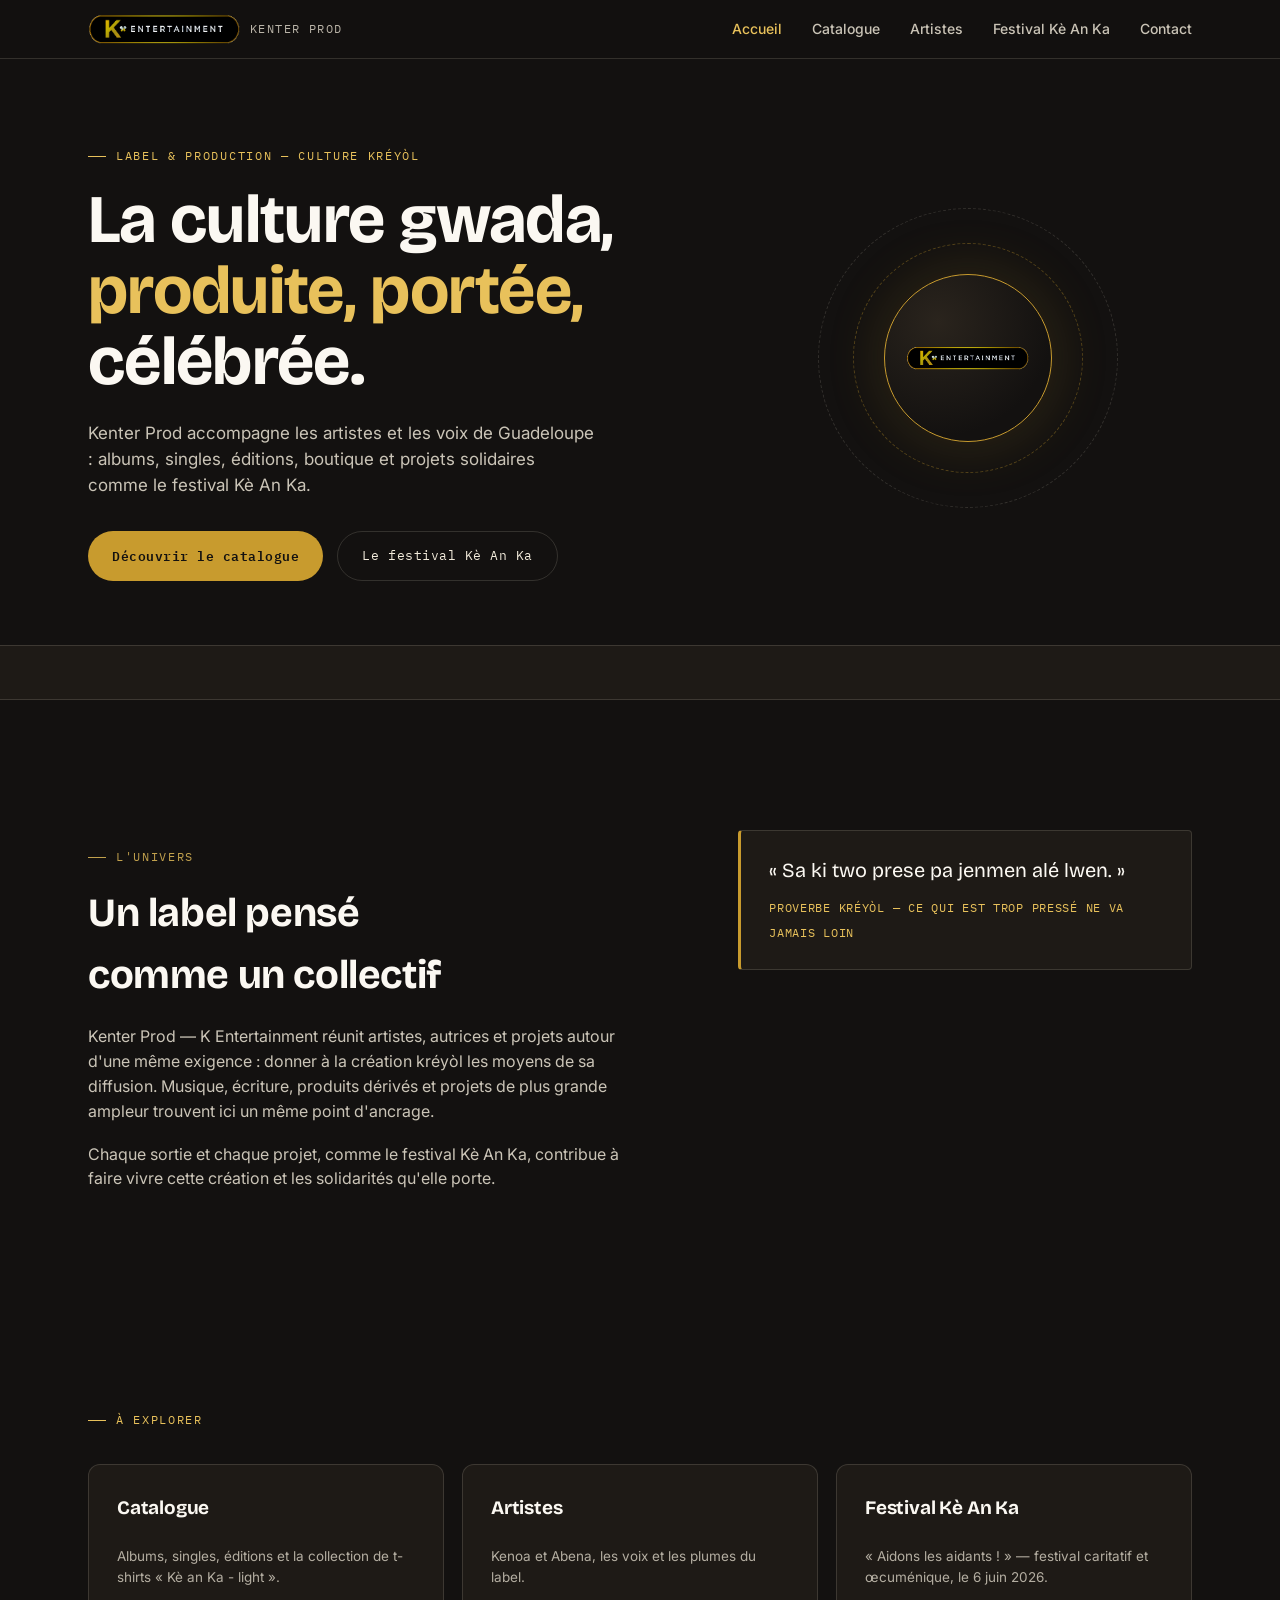
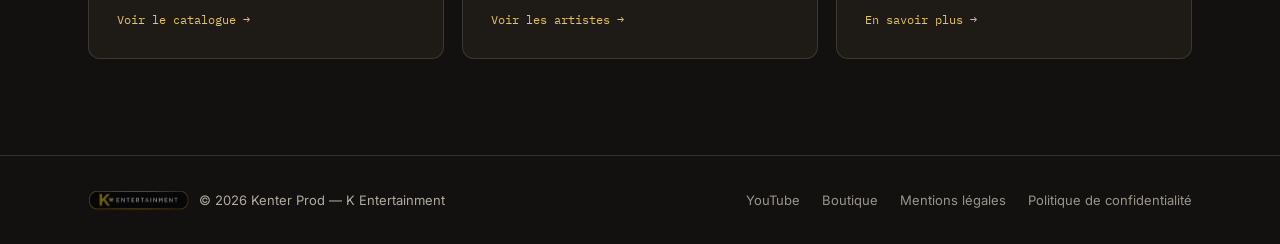
==== index.html @ e1d4bed1 "initial commit" ====
<!DOCTYPE html>
<html lang="fr">

<head>
  <meta charset="UTF-8">
  <meta name="viewport" content="width=device-width, initial-scale=1.0">
  <title>Kenter Prod · K Entertainment — Label &amp; production Kréyòl</title>
  <meta name="description"
    content="Kenter Prod / K Entertainment — label et production culturelle : albums, singles, éditions, boutique et festival Kè An Ka.">
  <link rel="icon" href="logo-isole.png">
  <link rel="preconnect" href="https://fonts.googleapis.com">
  <link rel="preconnect" href="https://fonts.gstatic.com" crossorigin>
  <link
    href="https://fonts.googleapis.com/css2?family=Bricolage+Grotesque:opsz,wght@12..96,400..800&family=Inter:wght@400;500;600&family=IBM+Plex+Mono:wght@400;500&display=swap"
    rel="stylesheet">
  <link rel="stylesheet" href="css/base.css">
  <link rel="stylesheet" href="css/home.css">
</head>

<body>

  <header>
    <nav class="wrap">
      <a class="brand" href="index.html">
        <img src="logo-isole.png" alt="K Entertainment">
        <span>KENTER PROD</span>
      </a>
      <div class="navlinks">
        <a href="index.html" class="active">Accueil</a>
        <a href="catalogue.html">Catalogue</a>
        <a href="artistes.html">Artistes</a>
        <a href="festival.html">Festival Kè An Ka</a>
        <a href="contact.html">Contact</a>
      </div>
      <button class="nav-toggle" aria-label="Menu">☰</button>
    </nav>
  </header>

  <main>

    <!-- HERO -->
    <section class="hero">
      <div class="wrap hero-grid">
        <div>
          <p class="eyebrow">Label &amp; production — culture kréyòl</p>
          <h1>La culture gwada,<br><em>produite, portée,</em><br>célébrée.</h1>
          <p class="lead">Kenter Prod accompagne les artistes et les voix de Guadeloupe : albums, singles, éditions,
            boutique et projets solidaires comme le festival Kè An Ka.</p>
          <div class="cta-row">
            <a class="btn btn-primary" href="catalogue.html">Découvrir le catalogue</a>
            <a class="btn btn-ghost" href="festival.html">Le festival Kè An Ka</a>
          </div>
        </div>
        <div class="badge-stage" aria-hidden="true">
          <div class="badge-ring"></div>
          <div class="badge-ring small"></div>
          <div class="badge-core"><img src="logo-isole.png" alt=""></div>
        </div>
      </div>
      <div class="marquee">
        <div class="marquee-track">
          ALBUM "ARMES HONNIES" — KENOA <span>·</span> SINGLE "DIFÉRANS" <span>·</span> PENSÉES INTIMES — ABENA
          <span>·</span> T-SHIRTS KÈ AN KA - LIGHT <span>·</span> FESTIVAL KÈ AN KA — 06 JUIN 2026 <span>·</span>
          ALBUM "ARMES HONNIES" — KENOA <span>·</span> SINGLE "DIFÉRANS" <span>·</span> PENSÉES INTIMES — ABENA
          <span>·</span> T-SHIRTS KÈ AN KA - LIGHT <span>·</span> FESTIVAL KÈ AN KA — 06 JUIN 2026 <span>·</span>
        </div>
      </div>
    </section>

    <!-- UNIVERS -->
    <section id="univers">
      <div class="wrap univers-grid">
        <div>
          <p class="eyebrow">L'univers</p>
          <h2 style="margin-top:16px;">Un label pensé comme un collectif</h2>
          <p>Kenter Prod — K Entertainment réunit artistes, autrices et projets autour d'une même exigence : donner à la
            création kréyòl les moyens de sa diffusion. Musique, écriture, produits dérivés et projets de plus grande
            ampleur trouvent ici un même point d'ancrage.</p>
          <p>Chaque sortie et chaque projet, comme le festival Kè An Ka, contribue à faire vivre cette création et les
            solidarités qu'elle porte.</p>
        </div>
        <div class="proverbe">
          <p>« Sa ki two prese pa jenmen alé lwen. »</p>
          <span>PROVERBE KRÉYÒL — CE QUI EST TROP PRESSÉ NE VA JAMAIS LOIN</span>
        </div>
      </div>
    </section>

    <!-- TEASERS -->
    <section>
      <div class="wrap">
        <p class="eyebrow">À explorer</p>
        <div class="teasers">
          <a class="teaser-card" href="catalogue.html">
            <h3>Catalogue</h3>
            <p>Albums, singles, éditions et la collection de t-shirts « Kè an Ka - light ».</p>
            <span class="go">Voir le catalogue →</span>
          </a>
          <a class="teaser-card" href="artistes.html">
            <h3>Artistes</h3>
            <p>Kenoa et Abena, les voix et les plumes du label.</p>
            <span class="go">Voir les artistes →</span>
          </a>
          <a class="teaser-card" href="festival.html">
            <h3>Festival Kè An Ka</h3>
            <p>« Aidons les aidants ! » — festival caritatif et œcuménique, le 6 juin 2026.</p>
            <span class="go">En savoir plus →</span>
          </a>
        </div>
      </div>
    </section>

  </main>

  <footer>
    <div class="wrap">
      <div class="fbrand">
        <img src="logo-isole.png" alt="" style="height:20px; opacity:0.8;">
        <span>© 2026 Kenter Prod — K Entertainment</span>
      </div>
      <div class="flinks">
        <a href="https://www.youtube.com/@k-entertainment7952" target="_blank" rel="noopener">YouTube</a>
        <a href="https://kenter.sumupstore.com/produits" target="_blank" rel="noopener">Boutique</a>
        <a href="mentions-legales.html">Mentions légales</a>
        <a href="confidentialite.html">Politique de confidentialité</a>
      </div>
    </div>
  </footer>

  <script src="js/main.js"></script>
</body>

</html>
---- css/base.css ----
/* =========================================================
   BASE.CSS — commun à toutes les pages du site Kenter Prod
   Variables, reset, typographie, header/nav, footer, boutons
   ========================================================= */

:root{
  --ink:#131110;
  --ink-2:#1e1a16;
  --ink-3:#2a241d;
  --gold:#c89b2e;
  --gold-2:#e8c15b;
  --teal:#12746a;
  --cream:#f3ecdc;
  --white:#fbf8f2;
  --line: rgba(243,236,220,0.14);
  --max: 1160px;
}
*{box-sizing:border-box;}
html{scroll-behavior:smooth;}
body{
  margin:0;
  background:var(--ink);
  color:var(--cream);
  font-family:'Inter',sans-serif;
  font-size:16px;
  line-height:1.55;
  -webkit-font-smoothing:antialiased;
}
h1,h2,h3{
  font-family:'Bricolage Grotesque',sans-serif;
  margin:0;
  color:var(--white);
  letter-spacing:-0.01em;
}
a{color:inherit;text-decoration:none;}
img{max-width:100%;}

.eyebrow{
  font-family:'IBM Plex Mono',monospace;
  font-size:12px;
  letter-spacing:0.14em;
  text-transform:uppercase;
  color:var(--gold-2);
  display:flex;
  align-items:center;
  gap:10px;
}
.eyebrow::before{
  content:"";
  width:18px;height:1px;background:var(--gold-2);display:inline-block;
}
.wrap{max-width:var(--max); margin:0 auto; padding:0 28px;}
section{padding:96px 0;}
@media (max-width:720px){ section{padding:64px 0;} }
@media (max-width:480px){
  .wrap{padding:0 18px;}
  section{padding:44px 0;}
}

/* ===== NAV ===== */
header{
  position:sticky; top:0; z-index:50;
  background:rgba(19,17,16,0.86);
  backdrop-filter:blur(10px);
  border-bottom:1px solid var(--line);
}
nav.wrap{
  display:flex; align-items:center; justify-content:space-between;
  padding-top:14px; padding-bottom:14px;
  position:relative;
}
.brand{display:flex; align-items:center; gap:10px;}
.brand img{height:30px; width:auto; display:block;}
.brand span{
  font-family:'IBM Plex Mono',monospace;
  font-size:12px; letter-spacing:0.12em; color:var(--cream); opacity:0.75;
}
.navlinks{display:flex; gap:30px; font-size:14px; font-weight:500;}
.navlinks a{opacity:0.82; transition:opacity .2s, color .2s;}
.navlinks a:hover, .navlinks a.active{opacity:1; color:var(--gold-2);}
.nav-cta{
  font-family:'IBM Plex Mono',monospace;
  font-size:12px; letter-spacing:0.06em;
  border:1px solid var(--gold); color:var(--gold-2);
  padding:9px 16px; border-radius:99px;
  transition:background .2s, color .2s;
}
.nav-cta:hover{background:var(--gold); color:var(--ink);}
.nav-toggle{display:none; background:none; border:none; color:var(--cream); font-size:22px; cursor:pointer; padding:4px 6px; line-height:1;}
@media (max-width:860px){
  .navlinks{
    display:none; position:absolute; top:100%; left:0; right:0;
    background:var(--ink-2); border-bottom:1px solid var(--line);
    flex-direction:column; gap:0; padding:8px 0;
    max-height:calc(100vh - 60px); overflow-y:auto;
  }
  .navlinks.open{display:flex;}
  .navlinks a{padding:14px 28px; border-top:1px solid var(--line);}
  .nav-toggle{display:block;}
}
@media (max-width:420px){
  .brand span{display:none;}
  nav.wrap{padding-top:12px; padding-bottom:12px;}
}

/* ===== BUTTONS / CTA ===== */
.cta-row{display:flex; gap:14px; margin-top:32px; flex-wrap:wrap;}
.btn{
  font-family:'IBM Plex Mono',monospace;
  font-size:13px; letter-spacing:0.04em;
  padding:14px 24px; border-radius:99px;
  display:inline-flex; align-items:center; gap:8px;
  transition:transform .18s ease, background .18s ease, color .18s ease;
}
.btn-primary{background:var(--gold); color:var(--ink); font-weight:600;}
.btn-primary:hover{background:var(--gold-2); transform:translateY(-2px);}
.btn-ghost{border:1px solid var(--line); color:var(--cream);}
.btn-ghost:hover{border-color:var(--gold-2); color:var(--gold-2); transform:translateY(-2px);}
@media (max-width:480px){
  .cta-row{flex-direction:column; align-items:stretch;}
  .btn{justify-content:center;}
}

/* ===== PAGE HEADER (bandeau de titre pour pages secondaires) ===== */
.page-head{padding:56px 0 40px; border-bottom:1px solid var(--line);}
.page-head h1{font-size:clamp(30px,4.4vw,52px); margin-top:14px;}
.page-head p{opacity:0.75; margin-top:14px; max-width:56ch; font-size:15.5px;}
@media (max-width:480px){ .page-head{padding:40px 0 28px;} }

/* ===== FOOTER ===== */
footer{border-top:1px solid var(--line); padding:34px 0; margin-top:0;}
footer .wrap{display:flex; justify-content:space-between; align-items:center; flex-wrap:wrap; gap:14px;}
footer .fbrand{display:flex; align-items:center; gap:10px; opacity:0.7; font-size:13px;}
footer .flinks{display:flex; gap:22px; font-size:13px; opacity:0.6; flex-wrap:wrap;}
footer .flinks a:hover{opacity:1; color:var(--gold-2);}
@media (max-width:600px){
  footer .wrap{flex-direction:column; text-align:center; justify-content:center;}
  footer .flinks{justify-content:center;}
}
---- css/home.css ----
/* =========================================================
   HOME.CSS — styles propres à la page d'accueil (index.html)
   ========================================================= */

.hero{padding-top:76px; padding-bottom:0; position:relative; overflow:hidden;}
.hero-grid{
  display:grid; grid-template-columns:1.15fr 0.85fr; gap:48px; align-items:center;
  padding-bottom:64px;
}
@media (max-width:900px){ .hero-grid{grid-template-columns:1fr; text-align:left; gap:12px; padding-bottom:40px;} }
.hero h1{
  font-size:clamp(32px, 5.6vw, 68px);
  line-height:1.05;
  margin:18px 0 22px;
  font-weight:700;
}
.hero h1 em{font-style:normal; color:var(--gold-2);}
.hero p.lead{max-width:46ch; font-size:17px; color:var(--cream); opacity:0.82;}
@media (max-width:480px){
  .hero{padding-top:56px;}
  .hero p.lead{font-size:15.5px;}
}

.badge-stage{
  position:relative; display:flex; align-items:center; justify-content:center;
  height:340px;
}
.badge-ring{
  position:absolute; width:300px; height:300px; border-radius:50%;
  border:1px dashed var(--line);
  animation:spin 40s linear infinite;
}
.badge-ring.small{width:230px; height:230px; border-color:rgba(200,155,46,0.35); animation-duration:26s; animation-direction:reverse;}
.badge-core{
  position:relative; width:168px; height:168px; border-radius:50%;
  background:radial-gradient(circle at 32% 28%, var(--ink-3), var(--ink) 70%);
  border:1px solid var(--gold);
  display:flex; align-items:center; justify-content:center;
  box-shadow:0 0 60px rgba(200,155,46,0.18);
  animation:spin 22s linear infinite;
}
.badge-core img{width:74%; height:auto;}
@keyframes spin{ from{transform:rotate(0deg);} to{transform:rotate(360deg);} }
@media (prefers-reduced-motion: reduce){ .badge-ring, .badge-core{animation:none;} }
@media (max-width:900px){ .badge-stage{height:200px;} .badge-ring{width:190px;height:190px;} .badge-ring.small{width:145px;height:145px;} .badge-core{width:110px;height:110px;} }
@media (max-width:480px){ .badge-stage{height:150px;} .badge-ring{width:140px;height:140px;} .badge-ring.small{width:104px;height:104px;} .badge-core{width:82px;height:82px;} }

/* ===== MARQUEE ===== */
.marquee{
  border-top:1px solid var(--line); border-bottom:1px solid var(--line);
  background:var(--ink-2);
  overflow:hidden; white-space:nowrap;
  padding:14px 0;
}
.marquee-track{
  display:inline-block; padding-left:100%;
  animation:scroll 32s linear infinite;
  font-family:'IBM Plex Mono',monospace; font-size:13px; letter-spacing:0.08em;
  color:var(--gold-2); text-transform:uppercase;
}
.marquee-track span{margin:0 26px; color:var(--cream); opacity:0.5;}
@keyframes scroll{ from{transform:translateX(0);} to{transform:translateX(-100%);} }
@media (prefers-reduced-motion: reduce){ .marquee-track{animation:none; padding-left:0;} }
@media (max-width:480px){ .marquee-track{font-size:11px;} .marquee{padding:11px 0;} }

/* ===== UNIVERS ===== */
.univers-grid{
  display:grid; grid-template-columns:1.3fr 1fr; gap:60px; margin-top:34px; align-items:start;
}
@media (max-width:860px){ .univers-grid{grid-template-columns:1fr; gap:28px;} }
.univers-grid h2{font-size:clamp(26px,3.4vw,40px); max-width:14ch;}
.univers-grid p{opacity:0.82; margin-top:18px; max-width:56ch;}
.proverbe{
  border:1px solid var(--line); border-left:3px solid var(--gold);
  padding:26px 28px; border-radius:4px; background:var(--ink-2);
}
.proverbe p{
  font-family:'Bricolage Grotesque',sans-serif; font-size:20px; color:var(--white);
  font-style:normal; margin:0 0 10px; opacity:1; line-height:1.35;
}
.proverbe span{font-family:'IBM Plex Mono',monospace; font-size:12px; color:var(--gold-2); letter-spacing:0.06em;}
@media (max-width:480px){ .proverbe{padding:20px 20px;} .proverbe p{font-size:18px;} }

/* ===== TEASERS ===== */
.teasers{display:grid; grid-template-columns:repeat(3,1fr); gap:18px; margin-top:34px;}
@media (max-width:860px){ .teasers{grid-template-columns:1fr;} }
.teaser-card{
  border:1px solid var(--line); border-radius:12px; padding:28px;
  background:var(--ink-2); transition:border-color .2s ease, transform .2s ease;
  display:flex; flex-direction:column; gap:10px;
}
.teaser-card:hover{border-color:var(--gold); transform:translateY(-3px);}
.teaser-card h3{font-size:19px;}
.teaser-card p{font-size:13.5px; opacity:0.7; flex-grow:1;}
.teaser-card .go{
  font-family:'IBM Plex Mono',monospace; font-size:12px; color:var(--gold-2);
}
@media (max-width:480px){ .teaser-card{padding:22px;} }
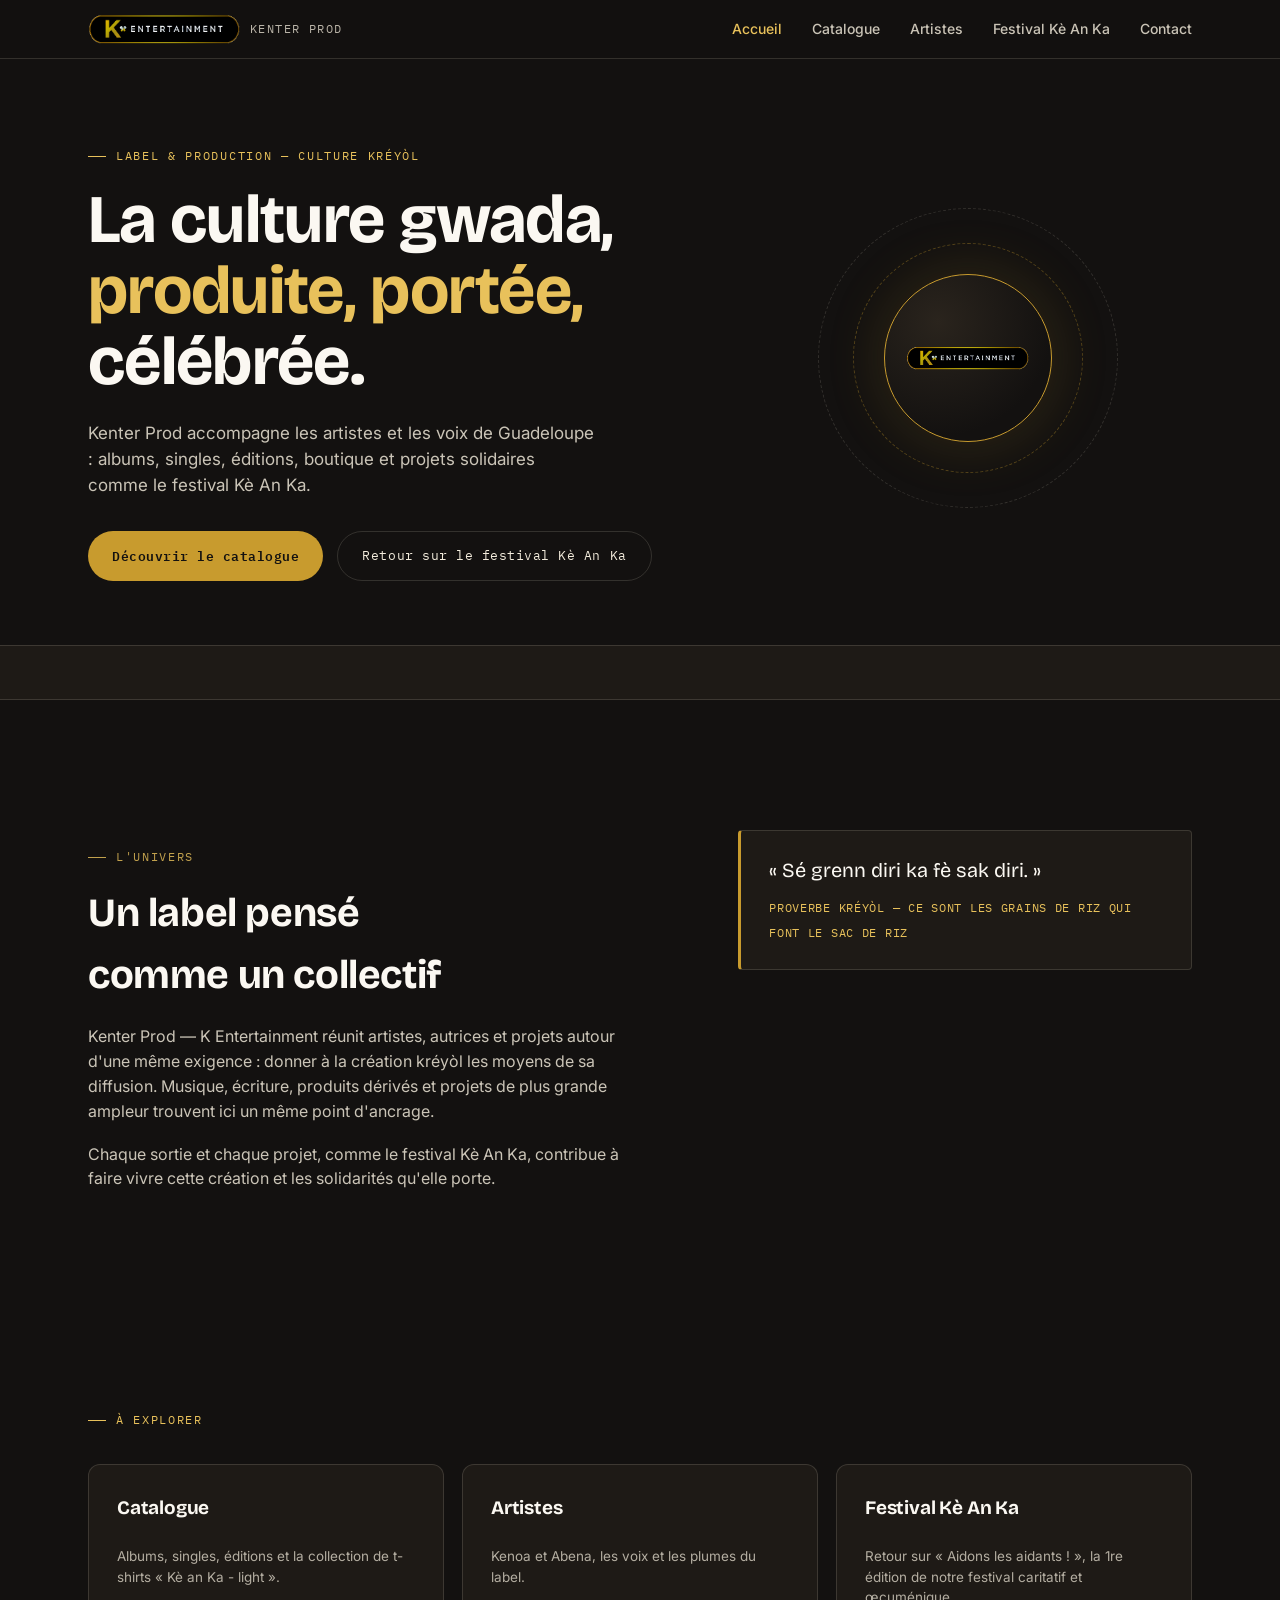
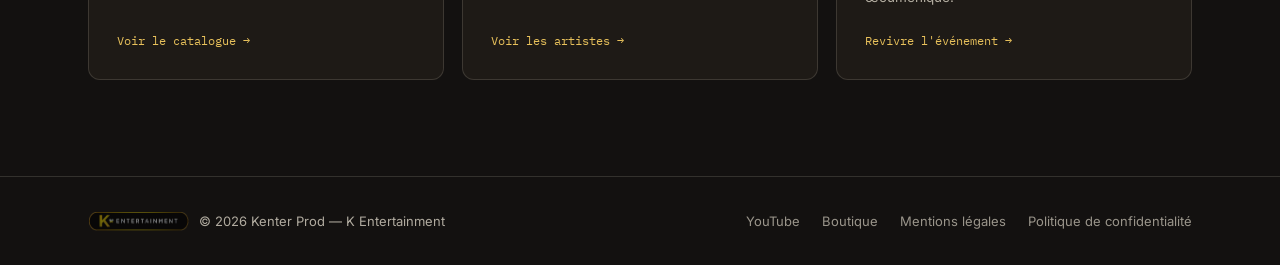
==== commit 861b3057: "MàJ du catalogue et ajustement des pages" ====
--- a/index.html
+++ b/index.html
@@ -27,10 +27,10 @@
       </a>
       <div class="navlinks">
         <a href="index.html" class="active">Accueil</a>
-        <a href="catalogue.html">Catalogue</a>
-        <a href="artistes.html">Artistes</a>
-        <a href="festival.html">Festival Kè An Ka</a>
-        <a href="contact.html">Contact</a>
+        <a href="pages/catalogue.html">Catalogue</a>
+        <a href="pages/artistes.html">Artistes</a>
+        <a href="pages/festival.html">Festival Kè An Ka</a>
+        <a href="pages/contact.html">Contact</a>
       </div>
       <button class="nav-toggle" aria-label="Menu">☰</button>
     </nav>
@@ -47,8 +47,8 @@
           <p class="lead">Kenter Prod accompagne les artistes et les voix de Guadeloupe : albums, singles, éditions,
             boutique et projets solidaires comme le festival Kè An Ka.</p>
           <div class="cta-row">
-            <a class="btn btn-primary" href="catalogue.html">Découvrir le catalogue</a>
-            <a class="btn btn-ghost" href="festival.html">Le festival Kè An Ka</a>
+            <a class="btn btn-primary" href="pages/catalogue.html">Découvrir le catalogue</a>
+            <a class="btn btn-ghost" href="pages/festival.html">Retour sur le festival Kè An Ka</a>
           </div>
         </div>
         <div class="badge-stage" aria-hidden="true">
@@ -60,9 +60,9 @@
       <div class="marquee">
         <div class="marquee-track">
           ALBUM "ARMES HONNIES" — KENOA <span>·</span> SINGLE "DIFÉRANS" <span>·</span> PENSÉES INTIMES — ABENA
-          <span>·</span> T-SHIRTS KÈ AN KA - LIGHT <span>·</span> FESTIVAL KÈ AN KA — 06 JUIN 2026 <span>·</span>
+          <span>·</span> T-SHIRTS KÈ AN KA - LIGHT <span>·</span> RETOUR SUR LE FESTIVAL KÈ AN KA <span>·</span>
           ALBUM "ARMES HONNIES" — KENOA <span>·</span> SINGLE "DIFÉRANS" <span>·</span> PENSÉES INTIMES — ABENA
-          <span>·</span> T-SHIRTS KÈ AN KA - LIGHT <span>·</span> FESTIVAL KÈ AN KA — 06 JUIN 2026 <span>·</span>
+          <span>·</span> T-SHIRTS KÈ AN KA - LIGHT <span>·</span> RETOUR SUR LE FESTIVAL KÈ AN KA <span>·</span>
         </div>
       </div>
     </section>
@@ -80,8 +80,8 @@
             solidarités qu'elle porte.</p>
         </div>
         <div class="proverbe">
-          <p>« Sa ki two prese pa jenmen alé lwen. »</p>
-          <span>PROVERBE KRÉYÒL — CE QUI EST TROP PRESSÉ NE VA JAMAIS LOIN</span>
+          <p>« Sé grenn diri ka fè sak diri. »</p>
+          <span>PROVERBE KRÉYÒL — CE SONT LES GRAINS DE RIZ QUI FONT LE SAC DE RIZ</span>
         </div>
       </div>
     </section>
@@ -91,20 +91,20 @@
       <div class="wrap">
         <p class="eyebrow">À explorer</p>
         <div class="teasers">
-          <a class="teaser-card" href="catalogue.html">
+          <a class="teaser-card" href="pages/catalogue.html">
             <h3>Catalogue</h3>
             <p>Albums, singles, éditions et la collection de t-shirts « Kè an Ka - light ».</p>
             <span class="go">Voir le catalogue →</span>
           </a>
-          <a class="teaser-card" href="artistes.html">
+          <a class="teaser-card" href="pages/artistes.html">
             <h3>Artistes</h3>
             <p>Kenoa et Abena, les voix et les plumes du label.</p>
             <span class="go">Voir les artistes →</span>
           </a>
-          <a class="teaser-card" href="festival.html">
+          <a class="teaser-card" href="pages/festival.html">
             <h3>Festival Kè An Ka</h3>
-            <p>« Aidons les aidants ! » — festival caritatif et œcuménique, le 6 juin 2026.</p>
-            <span class="go">En savoir plus →</span>
+            <p>Retour sur « Aidons les aidants ! », la 1re édition de notre festival caritatif et œcuménique.</p>
+            <span class="go">Revivre l'événement →</span>
           </a>
         </div>
       </div>
@@ -121,8 +121,8 @@
       <div class="flinks">
         <a href="https://www.youtube.com/@k-entertainment7952" target="_blank" rel="noopener">YouTube</a>
         <a href="https://kenter.sumupstore.com/produits" target="_blank" rel="noopener">Boutique</a>
-        <a href="mentions-legales.html">Mentions légales</a>
-        <a href="confidentialite.html">Politique de confidentialité</a>
+        <a href="pages/mentions-legales.html">Mentions légales</a>
+        <a href="pages/confidentialite.html">Politique de confidentialité</a>
       </div>
     </div>
   </footer>
